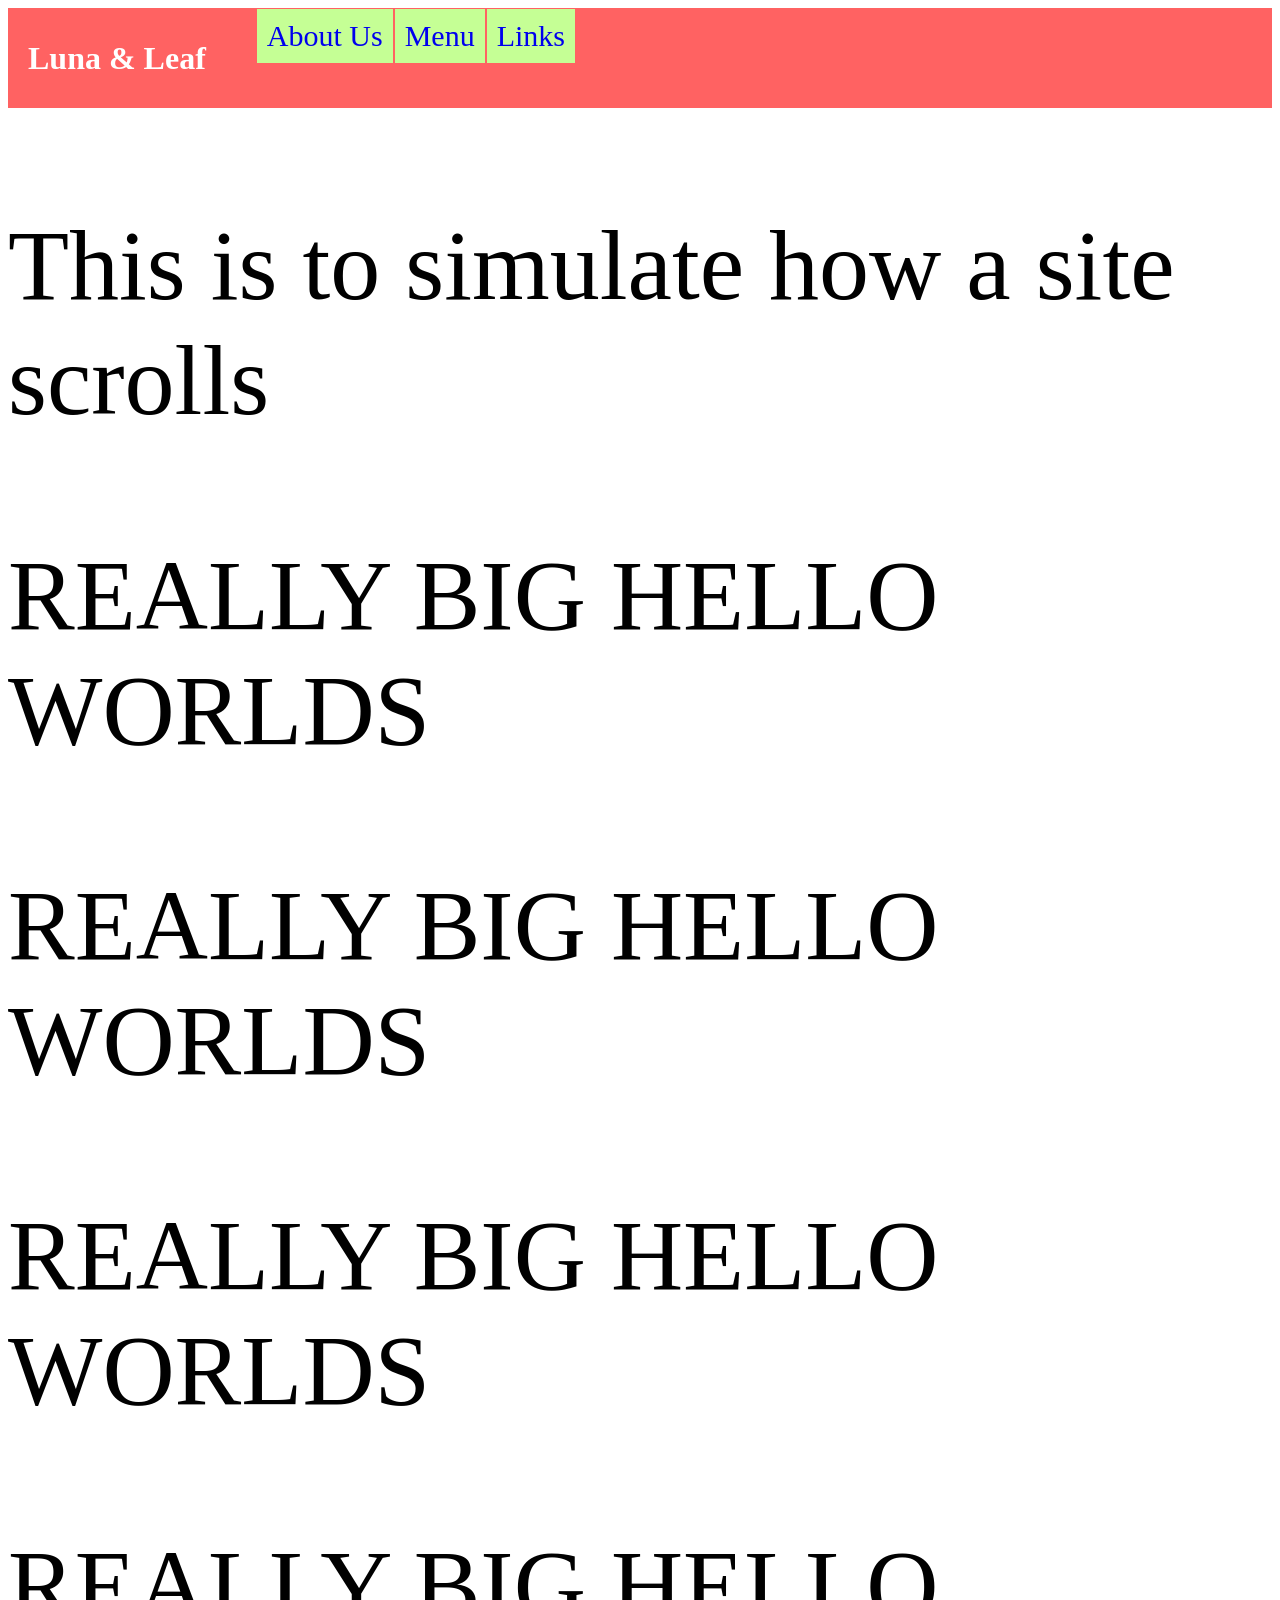
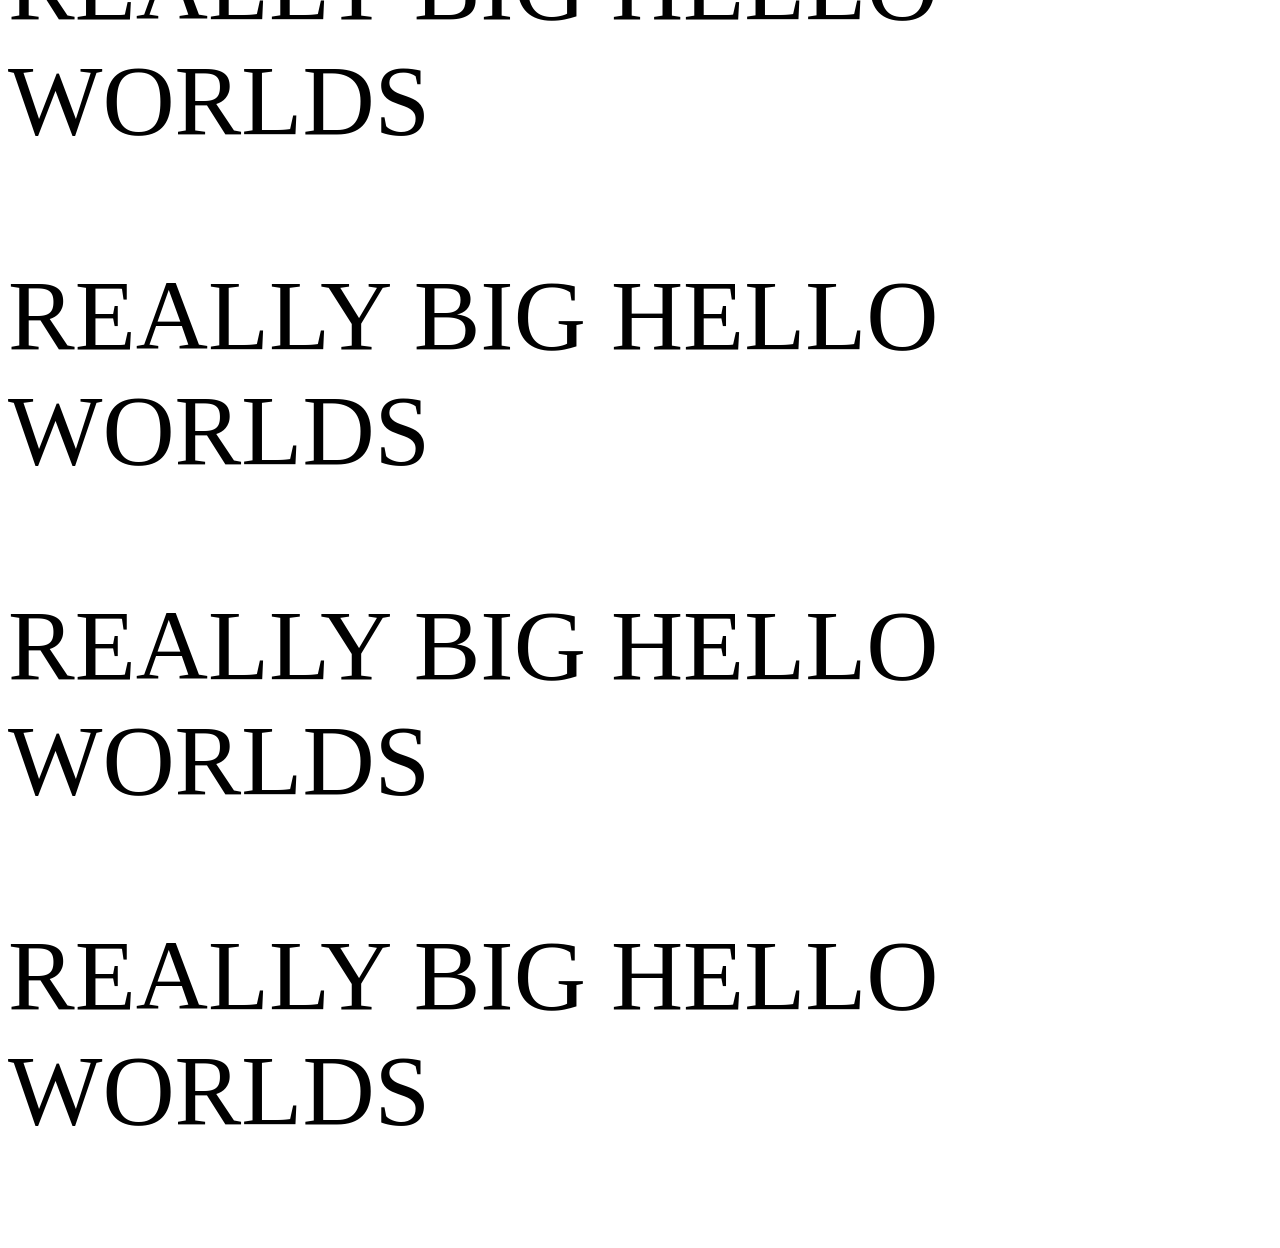
==== index.html @ 2d881dc4 "logo and header initial" ====
<html>
<head>
    <meta name=‘viewport’ content=“width=device-width, initial-scale=1”>
    <title>Luna & Leaf</title>

    <link rel = "stylesheet" href = "buisness_style.css">
</head>

<body>
    <div class="header">
        <div class="logo">
            <a href="index.html"><h1>Luna & Leaf</h1></a>
            
        </div>

        <ul class = "navBar">
            <li><a href="#">About Us</a></li>
            <li><a href="#">Menu</a></li>
            <li><a href="#">Links</a></li>
        </ul>
    </div>

    <div class="hero">
        <p>This is to simulate how a site scrolls</p>
        <p>REALLY BIG HELLO WORLDS</p>
        <p>REALLY BIG HELLO WORLDS</p>
        <p>REALLY BIG HELLO WORLDS</p>
        <p>REALLY BIG HELLO WORLDS</p>
        <p>REALLY BIG HELLO WORLDS</p>
        <p>REALLY BIG HELLO WORLDS</p>
        <p>REALLY BIG HELLO WORLDS</p>

    </div>

    <div class="body">

    </div>

</body>
</html>
---- buisness_style.css ----
.navBar {
    display: flex;

    margin: 0;
    padding: 0;

    list-style-type: none;
    
}

.navBar li a {
    display: block;

    padding: 10px;
    font-size: 30px;
    border: 1px solid #ff6262;

    background-color: #c5ff95;
    text-decoration: none;
}

.navBar li a:hover {
    background-color: #a6e374;
}

.header {
    display: flex;

    /*This is to ensure that header stays at top*/
    position: sticky;
    top: 0;
    z-index: 1000;

    width: 100%;
    background-color: #ff6262;
    height: 100px;
}

.header .logo {
    /*up right down left*/
    margin: auto 50px auto 20px;
}

.header .logo a {
    text-decoration: none;
    color: #ffffff;
}

.header .logo a:hover {
    text-decoration: none;
    color: #ffd4d4;
}

.hero p{
    font-size: 100px;
}
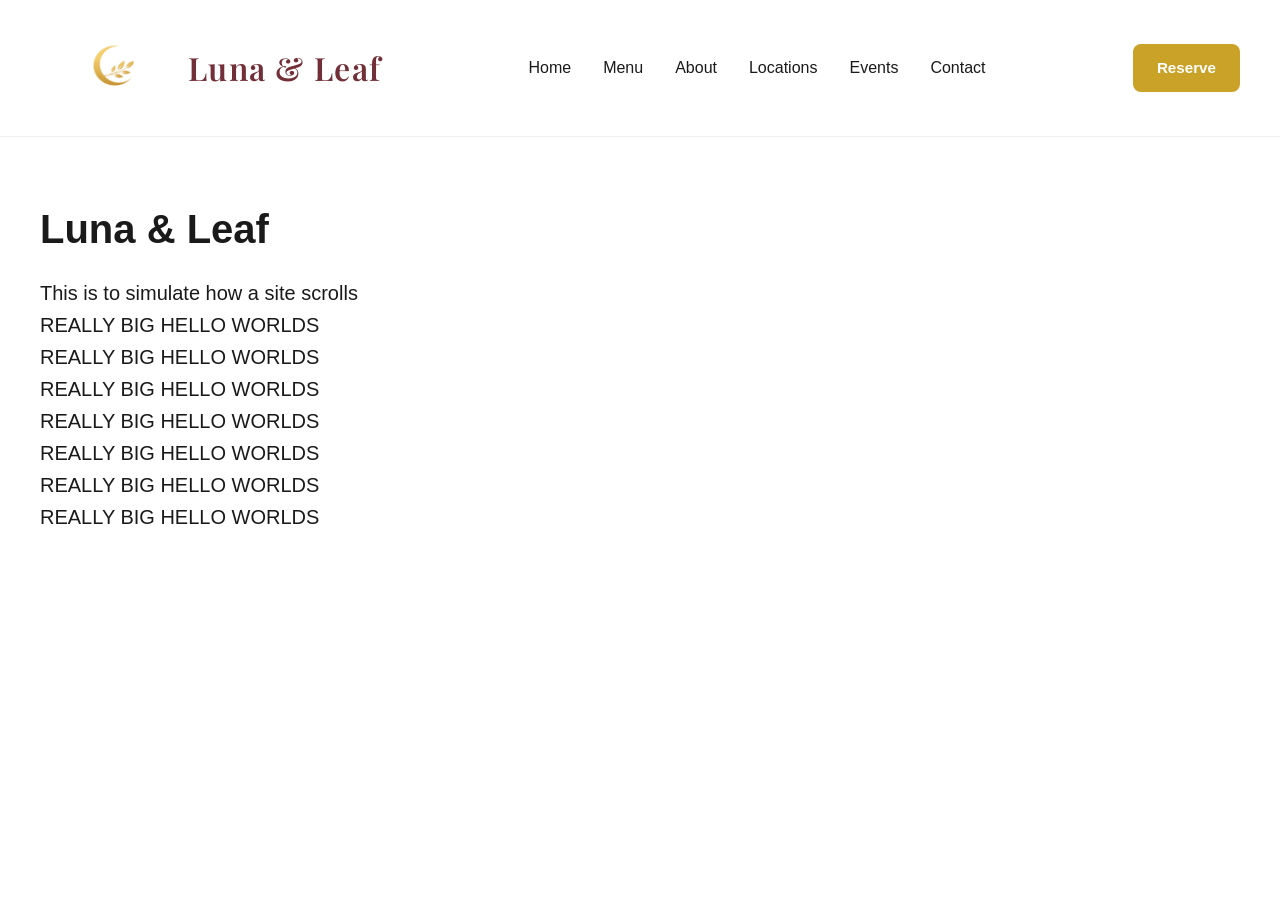
==== commit b63e053b: "Changes to logo, header, font/color of Luna & Leaf, css changes" ====
--- a/index.html
+++ b/index.html
@@ -3,24 +3,29 @@
     <meta name=‘viewport’ content=“width=device-width, initial-scale=1”>
     <title>Luna & Leaf</title>
 
-    <link rel = "stylesheet" href = "buisness_style.css">
+    <link rel="stylesheet" href="https://fonts.googleapis.com/css2?family=Playfair+Display:wght@600;700&display=swap">
+    <link rel="stylesheet" href="buisness_style.css">
 </head>
 
 <body>
     <div class="header">
-        <div class="logo">
-            <a href="index.html"><h1>Luna & Leaf</h1></a>
-            
-        </div>
-
-        <ul class = "navBar">
-            <li><a href="#">About Us</a></li>
-            <li><a href="#">Menu</a></li>
-            <li><a href="#">Links</a></li>
-        </ul>
+        <a href="index.html" class="logo">
+            <img src="logo-nobg.png" alt="Luna & Leaf">
+            <span>Luna & Leaf</span>
+        </a>
+        <nav class="navBar">
+            <a href="index.html">Home</a>
+            <a href="menu.html">Menu</a>
+            <a href="about.html">About</a>
+            <a href="locations.html">Locations</a>
+            <a href="events.html">Events</a>
+            <a href="contact.html">Contact</a>
+        </nav>
+        <a href="reservations.html" class="btn-cta">Reserve</a>
     </div>
 
     <div class="hero">
+        <h1>Luna & Leaf</h1>
         <p>This is to simulate how a site scrolls</p>
         <p>REALLY BIG HELLO WORLDS</p>
         <p>REALLY BIG HELLO WORLDS</p>
--- a/buisness_style.css
+++ b/buisness_style.css
@@ -1,56 +1,127 @@
-.navBar {
-    display: flex;
-
+/* reset everything */
+* {
     margin: 0;
     padding: 0;
-
-    list-style-type: none;
-    
+    box-sizing: border-box;
 }
 
-.navBar li a {
-    display: block;
-
-    padding: 10px;
-    font-size: 30px;
-    border: 1px solid #ff6262;
-
-    background-color: #c5ff95;
-    text-decoration: none;
+/* base styles for the whole page */
+body {
+    font-family: -apple-system, BlinkMacSystemFont, 'Segoe UI', Roboto, Oxygen, Ubuntu, sans-serif;
+    background-color: #fff;
+    color: #1a1a1a;
+    line-height: 1.6;
 }
 
-.navBar li a:hover {
-    background-color: #a6e374;
-}
-
+/* sticky header so it stays at the top when you scroll */
 .header {
     display: flex;
-
-    /*This is to ensure that header stays at top*/
+    align-items: center;
+    justify-content: space-between;
     position: sticky;
     top: 0;
     z-index: 1000;
-
     width: 100%;
-    background-color: #ff6262;
-    height: 100px;
+    padding: 20px 40px;
+    background-color: #fff;
+    border-bottom: 1px solid #eee;
 }
 
-.header .logo {
-    /*up right down left*/
-    margin: auto 50px auto 20px;
+/* logo on the left - image + text, upscale serif font */
+.logo {
+    display: flex;
+    align-items: center;
+    gap: 4px;
+    text-decoration: none;
+    color: #722f37;
 }
 
-.header .logo a {
-    text-decoration: none;
-    color: #ffffff;
+.logo img {
+    height: 6rem;
+    width: auto;
+    display: block;
+    object-fit: contain;
+    flex-shrink: 0;
 }
 
-.header .logo a:hover {
-    text-decoration: none;
-    color: #ffd4d4;
+.logo span {
+    font-family: 'Playfair Display', Georgia, serif;
+    font-size: 2rem;
+    font-weight: 600;
+    letter-spacing: 0.04em;
+    line-height: 1;
+    white-space: nowrap;
+    flex-shrink: 0;
 }
 
-.hero p{
-    font-size: 100px;
-}+.logo:hover {
+    color: #5a252c;
+}
+
+/* nav links in the middle, spaced out */
+.navBar {
+    display: flex;
+    gap: 32px;
+    list-style: none;
+}
+
+.navBar a {
+    text-decoration: none;
+    color: #1a1a1a;
+    font-size: 1rem;
+    font-weight: 500;
+}
+
+/* nav links stay black, maroon on hover */
+.navBar a:hover {
+    color: #722f37;
+}
+
+/* the reserve button */
+.btn-cta {
+    display: inline-block;
+    padding: 12px 24px;
+    background-color: #c9a227;
+    color: #fff;
+    text-decoration: none;
+    font-weight: 600;
+    font-size: 0.95rem;
+    border-radius: 8px;
+    transition: background-color 0.2s;
+}
+
+/* darker gold when you hover over it */
+.btn-cta:hover {
+    background-color: #a8861f;
+}
+
+/* hero section - the main intro area */
+.hero {
+    padding: 60px 40px;
+}
+
+.hero h1 {
+    font-size: 2.5rem;
+    margin-bottom: 1rem;
+}
+
+.hero p {
+    font-size: 1.25rem;
+}
+
+/* main content area, centered with max width */
+.body {
+    max-width: 1000px;
+    margin: 0 auto;
+    padding: 40px 20px 80px;
+}
+
+.body h1 {
+    font-size: 2rem;
+    margin-bottom: 1rem;
+}
+
+/*  softer color for body text */
+.body p {
+    color: #444;
+}
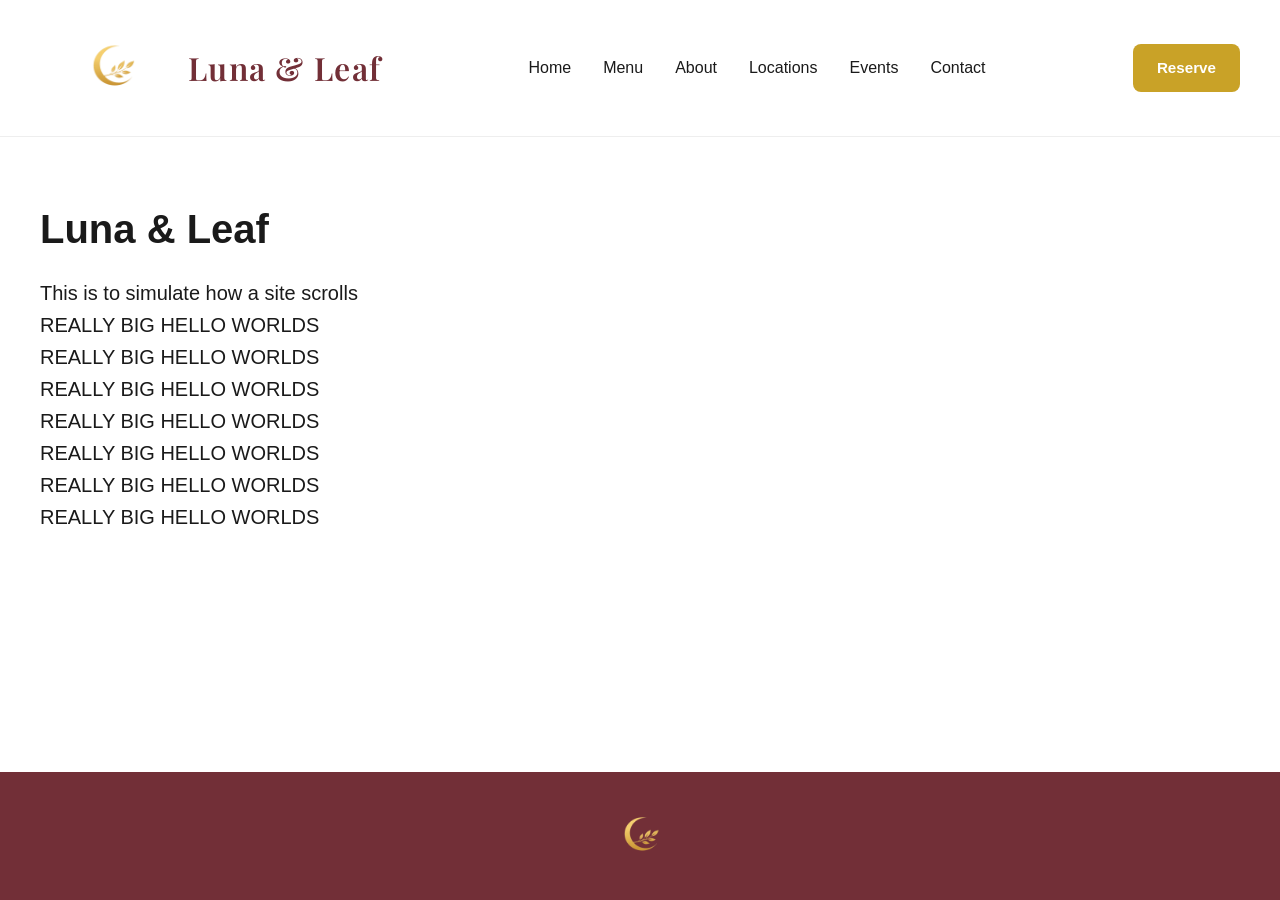
==== commit a6508988: "Footer updates, image folder" ====
--- a/index.html
+++ b/index.html
@@ -10,7 +10,7 @@
 <body>
     <div class="header">
         <a href="index.html" class="logo">
-            <img src="logo-nobg.png" alt="Luna & Leaf">
+            <img src="images/logo-nobg.png" alt="Luna & Leaf">
             <span>Luna & Leaf</span>
         </a>
         <nav class="navBar">
@@ -41,5 +41,9 @@
 
     </div>
 
+    <footer class="footer">
+        <a href="index.html"><img src="images/logo-nobg.png" alt="Luna & Leaf"></a>
+    </footer>
+
 </body>
 </html>
--- a/buisness_style.css
+++ b/buisness_style.css
@@ -6,15 +6,23 @@
 }
 
 /* base styles for the whole page */
+html {
+    height: 100%;
+}
+
 body {
+    min-height: 100vh;
     font-family: -apple-system, BlinkMacSystemFont, 'Segoe UI', Roboto, Oxygen, Ubuntu, sans-serif;
     background-color: #fff;
     color: #1a1a1a;
     line-height: 1.6;
+    display: flex;
+    flex-direction: column;
 }
 
 /* sticky header so it stays at the top when you scroll */
 .header {
+    flex-shrink: 0;
     display: flex;
     align-items: center;
     justify-content: space-between;
@@ -114,6 +122,7 @@
     max-width: 1000px;
     margin: 0 auto;
     padding: 40px 20px 80px;
+    flex: 1;
 }
 
 .body h1 {
@@ -121,7 +130,50 @@
     margin-bottom: 1rem;
 }
 
-/*  softer color for body text */
+/* softer color for body text */
 .body p {
     color: #444;
 }
+
+/* solid maroon footer block at bottom */
+footer.footer,
+.footer {
+    width: 100%;
+    background: #722f37 !important;
+    background-color: #722f37 !important;
+    padding: 24px 40px;
+    margin-top: auto;
+    flex-shrink: 0;
+    display: flex;
+    justify-content: center;
+    align-items: center;
+}
+
+footer.footer a,
+.footer a {
+    display: block;
+    line-height: 0;
+}
+
+footer.footer img,
+.footer img {
+    height: 5rem;
+    width: auto;
+    display: block;
+    margin: 0 auto;
+}
+
+/* this section below is for menu page */
+.menu_box0{
+    background-color: #c9a227;
+}
+
+.menu_box1{
+    background-color: #a8861f;
+}
+
+.menu_box0, .menu_box1 {
+    padding: 10px;
+}
+
+/*This section above is for menu page*/
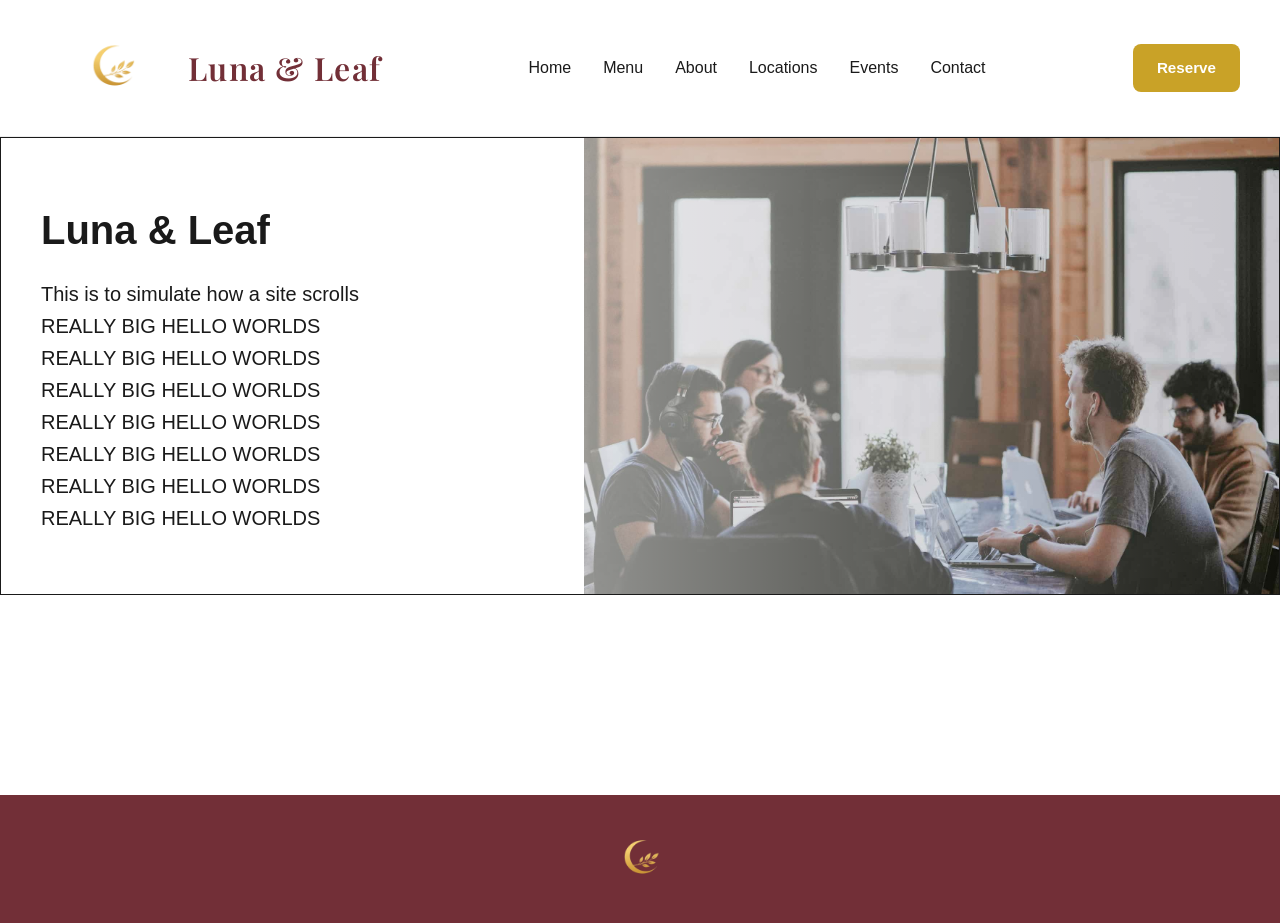
==== commit 0f4707ac: "added hero image" ====
--- a/index.html
+++ b/index.html
@@ -26,6 +26,7 @@
 
     <div class="hero">
         <h1>Luna & Leaf</h1>
+        
         <p>This is to simulate how a site scrolls</p>
         <p>REALLY BIG HELLO WORLDS</p>
         <p>REALLY BIG HELLO WORLDS</p>
--- a/buisness_style.css
+++ b/buisness_style.css
@@ -106,6 +106,18 @@
 /* hero section - the main intro area */
 .hero {
     padding: 60px 40px;
+
+    /*Hero Image Styling*/
+    background: 
+        linear-gradient(to left, transparent, #ffffff 100%),
+        url("images/workspace-2.jpg");
+    background-repeat: no-repeat;
+    background-size:contain;
+    background-position: right;
+
+
+    /*(remove) This is just for visualization*/
+    border: 1px solid #1a1a1a;
 }
 
 .hero h1 {
@@ -117,17 +129,19 @@
     font-size: 1.25rem;
 }
 
-/* main content area, centered with max width */
+/* main content area, left-aligned with max width */
 .body {
     max-width: 1000px;
-    margin: 0 auto;
+    margin: 40px;
     padding: 40px 20px 80px;
     flex: 1;
+    text-align: left;
 }
 
 .body h1 {
     font-size: 2rem;
     margin-bottom: 1rem;
+    text-align: left;
 }
 
 /* softer color for body text */
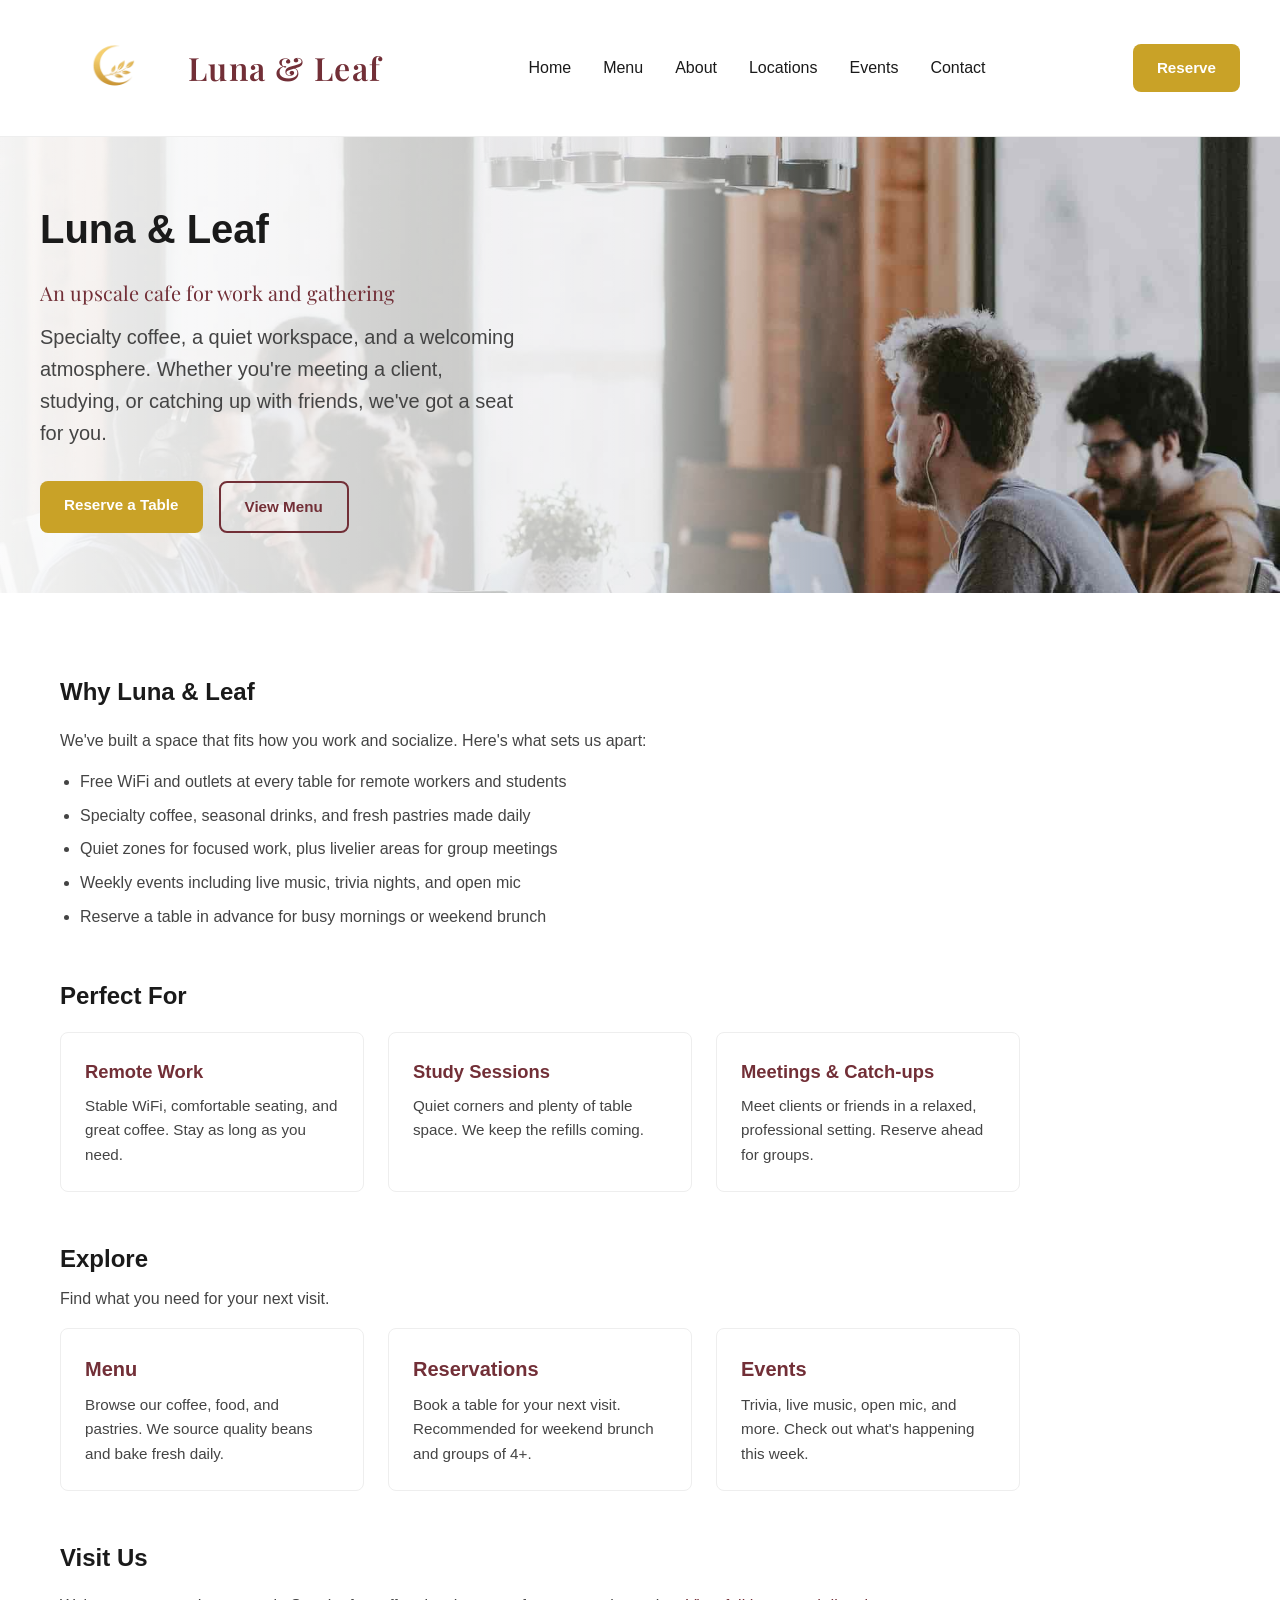
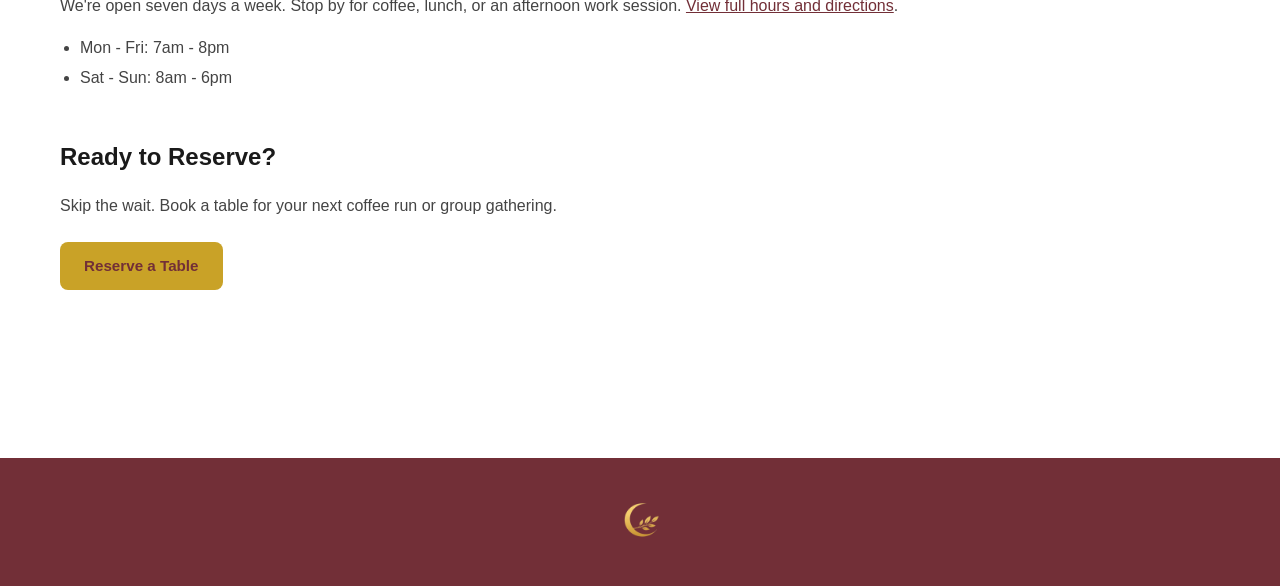
==== commit 20e0ceb0: "updates to index" ====
--- a/index.html
+++ b/index.html
@@ -1,10 +1,23 @@
 <html>
 <head>
-    <meta name=‘viewport’ content=“width=device-width, initial-scale=1”>
+    <meta name="viewport" content="width=device-width, initial-scale=1">
+    <meta name="keywords" content="Luna and Leaf, cafe, coffee shop, upscale cafe, workspace cafe, study spot, specialty coffee, reservations">
     <title>Luna & Leaf</title>
 
     <link rel="stylesheet" href="https://fonts.googleapis.com/css2?family=Playfair+Display:wght@600;700&display=swap">
     <link rel="stylesheet" href="buisness_style.css">
+    <style>
+        /* home hero - background image with overlay for readability */
+        .home-hero {
+            background: linear-gradient(90deg, rgba(255,255,255,0.95) 0%, rgba(255,255,255,0.7) 50%, transparent 70%),
+                        url("images/workspace-2.jpg") no-repeat right center;
+            background-size: cover;
+            min-height: 400px;
+            display: flex;
+            flex-direction: column;
+            justify-content: center;
+        }
+    </style>
 </head>
 
 <body>
@@ -24,22 +37,80 @@
         <a href="reservations.html" class="btn-cta">Reserve</a>
     </div>
 
-    <div class="hero">
+    <div class="hero home-hero">
         <h1>Luna & Leaf</h1>
-        
-        <p>This is to simulate how a site scrolls</p>
-        <p>REALLY BIG HELLO WORLDS</p>
-        <p>REALLY BIG HELLO WORLDS</p>
-        <p>REALLY BIG HELLO WORLDS</p>
-        <p>REALLY BIG HELLO WORLDS</p>
-        <p>REALLY BIG HELLO WORLDS</p>
-        <p>REALLY BIG HELLO WORLDS</p>
-        <p>REALLY BIG HELLO WORLDS</p>
-
+        <p class="hero-tagline">An upscale cafe for work and gathering</p>
+        <p class="hero-intro">Specialty coffee, a quiet workspace, and a welcoming atmosphere. Whether you're meeting a client, studying, or catching up with friends, we've got a seat for you.</p>
+        <div class="hero-ctas">
+            <a href="reservations.html" class="btn-cta">Reserve a Table</a>
+            <a href="menu.html" class="btn-secondary">View Menu</a>
+        </div>
     </div>
 
     <div class="body">
+        <section class="home-section">
+            <h2>Why Luna & Leaf</h2>
+            <p>We've built a space that fits how you work and socialize. Here's what sets us apart:</p>
+            <ul class="feature-list">
+                <li>Free WiFi and outlets at every table for remote workers and students</li>
+                <li>Specialty coffee, seasonal drinks, and fresh pastries made daily</li>
+                <li>Quiet zones for focused work, plus livelier areas for group meetings</li>
+                <li>Weekly events including live music, trivia nights, and open mic</li>
+                <li>Reserve a table in advance for busy mornings or weekend brunch</li>
+            </ul>
+        </section>
 
+        <section class="home-section">
+            <h2>Perfect For</h2>
+            <div class="perfect-for-grid">
+                <div class="perfect-for-card">
+                    <h3>Remote Work</h3>
+                    <p>Stable WiFi, comfortable seating, and great coffee. Stay as long as you need.</p>
+                </div>
+                <div class="perfect-for-card">
+                    <h3>Study Sessions</h3>
+                    <p>Quiet corners and plenty of table space. We keep the refills coming.</p>
+                </div>
+                <div class="perfect-for-card">
+                    <h3>Meetings & Catch-ups</h3>
+                    <p>Meet clients or friends in a relaxed, professional setting. Reserve ahead for groups.</p>
+                </div>
+            </div>
+        </section>
+
+        <section class="home-section home-quicklinks">
+            <h2>Explore</h2>
+            <p>Find what you need for your next visit.</p>
+            <div class="quicklinks-grid">
+                <a href="menu.html" class="quicklink-card">
+                    <h3>Menu</h3>
+                    <p>Browse our coffee, food, and pastries. We source quality beans and bake fresh daily.</p>
+                </a>
+                <a href="reservations.html" class="quicklink-card">
+                    <h3>Reservations</h3>
+                    <p>Book a table for your next visit. Recommended for weekend brunch and groups of 4+.</p>
+                </a>
+                <a href="events.html" class="quicklink-card">
+                    <h3>Events</h3>
+                    <p>Trivia, live music, open mic, and more. Check out what's happening this week.</p>
+                </a>
+            </div>
+        </section>
+
+        <section class="home-section">
+            <h2>Visit Us</h2>
+            <p>We're open seven days a week. Stop by for coffee, lunch, or an afternoon work session. <a href="locations.html">View full hours and directions</a>.</p>
+            <ul class="hours-preview">
+                <li>Mon - Fri: 7am - 8pm</li>
+                <li>Sat - Sun: 8am - 6pm</li>
+            </ul>
+        </section>
+
+        <section class="home-section home-cta">
+            <h2>Ready to Reserve?</h2>
+            <p>Skip the wait. Book a table for your next coffee run or group gathering.</p>
+            <a href="reservations.html" class="btn-cta">Reserve a Table</a>
+        </section>
     </div>
 
     <footer class="footer">
@@ -47,4 +118,4 @@
     </footer>
 
 </body>
-</html>+</html>
--- a/buisness_style.css
+++ b/buisness_style.css
@@ -106,18 +106,6 @@
 /* hero section - the main intro area */
 .hero {
     padding: 60px 40px;
-
-    /*Hero Image Styling*/
-    background: 
-        linear-gradient(to left, transparent, #ffffff 100%),
-        url("images/workspace-2.jpg");
-    background-repeat: no-repeat;
-    background-size:contain;
-    background-position: right;
-
-
-    /*(remove) This is just for visualization*/
-    border: 1px solid #1a1a1a;
 }
 
 .hero h1 {
@@ -127,6 +115,163 @@
 
 .hero p {
     font-size: 1.25rem;
+}
+
+/* home page hero - background image set via .home-hero internal style */
+.hero-tagline {
+    font-family: 'Playfair Display', Georgia, serif;
+    font-size: 1.5rem;
+    color: #722f37;
+    margin-bottom: 0.75rem;
+}
+
+.hero-intro {
+    max-width: 480px;
+    margin-bottom: 2rem;
+    color: #444;
+}
+
+.hero-ctas {
+    display: flex;
+    gap: 1rem;
+    flex-wrap: wrap;
+}
+
+.btn-secondary {
+    display: inline-block;
+    padding: 12px 24px;
+    border: 2px solid #722f37;
+    color: #722f37;
+    text-decoration: none;
+    font-weight: 600;
+    font-size: 0.95rem;
+    border-radius: 8px;
+}
+
+.btn-secondary:hover {
+    background-color: #722f37;
+    color: #fff;
+}
+
+/* home page sections */
+.home-section {
+    margin-bottom: 3rem;
+}
+
+.home-section h2 {
+    font-size: 1.5rem;
+    margin-bottom: 1rem;
+    color: #1a1a1a;
+}
+
+.home-section p {
+    margin-bottom: 1rem;
+}
+
+.feature-list {
+    margin-left: 1.25rem;
+    color: #444;
+}
+
+.feature-list li {
+    margin-bottom: 0.5rem;
+}
+
+.hours-preview {
+    margin-left: 1.25rem;
+    color: #444;
+}
+
+.hours-preview li {
+    margin-bottom: 0.25rem;
+}
+
+.home-section a {
+    color: #722f37;
+}
+
+.home-section a:hover {
+    text-decoration: underline;
+}
+
+/* perfect for grid */
+.perfect-for-grid {
+    display: grid;
+    grid-template-columns: repeat(3, 1fr);
+    gap: 1.5rem;
+}
+
+.perfect-for-card {
+    padding: 1.5rem;
+    border: 1px solid #eee;
+    border-radius: 8px;
+}
+
+.perfect-for-card h3 {
+    font-size: 1.15rem;
+    margin-bottom: 0.5rem;
+    color: #722f37;
+}
+
+.perfect-for-card p {
+    font-size: 0.95rem;
+    color: #444;
+    margin: 0;
+}
+
+/* quick links grid */
+.home-quicklinks h2 {
+    margin-bottom: 0.5rem;
+}
+
+.quicklinks-grid {
+    display: grid;
+    grid-template-columns: repeat(3, 1fr);
+    gap: 1.5rem;
+    margin-top: 1rem;
+}
+
+.quicklink-card {
+    display: block;
+    padding: 1.5rem;
+    border: 1px solid #eee;
+    border-radius: 8px;
+    text-decoration: none;
+    color: #1a1a1a;
+    transition: border-color 0.2s, box-shadow 0.2s;
+}
+
+.quicklink-card:hover {
+    border-color: #c9a227;
+    box-shadow: 0 4px 12px rgba(114, 47, 55, 0.1);
+}
+
+.quicklink-card h3 {
+    font-size: 1.25rem;
+    margin-bottom: 0.5rem;
+    color: #722f37;
+}
+
+.quicklink-card p {
+    font-size: 0.95rem;
+    color: #666;
+    margin: 0;
+}
+
+/* home CTA section */
+.home-cta {
+    text-align: left;
+}
+
+.home-cta .btn-cta {
+    margin-top: 0.5rem;
+}
+
+@media (max-width: 700px) {
+    .perfect-for-grid,
+    .quicklinks-grid {
+        grid-template-columns: 1fr;
+    }
 }
 
 /* main content area, left-aligned with max width */
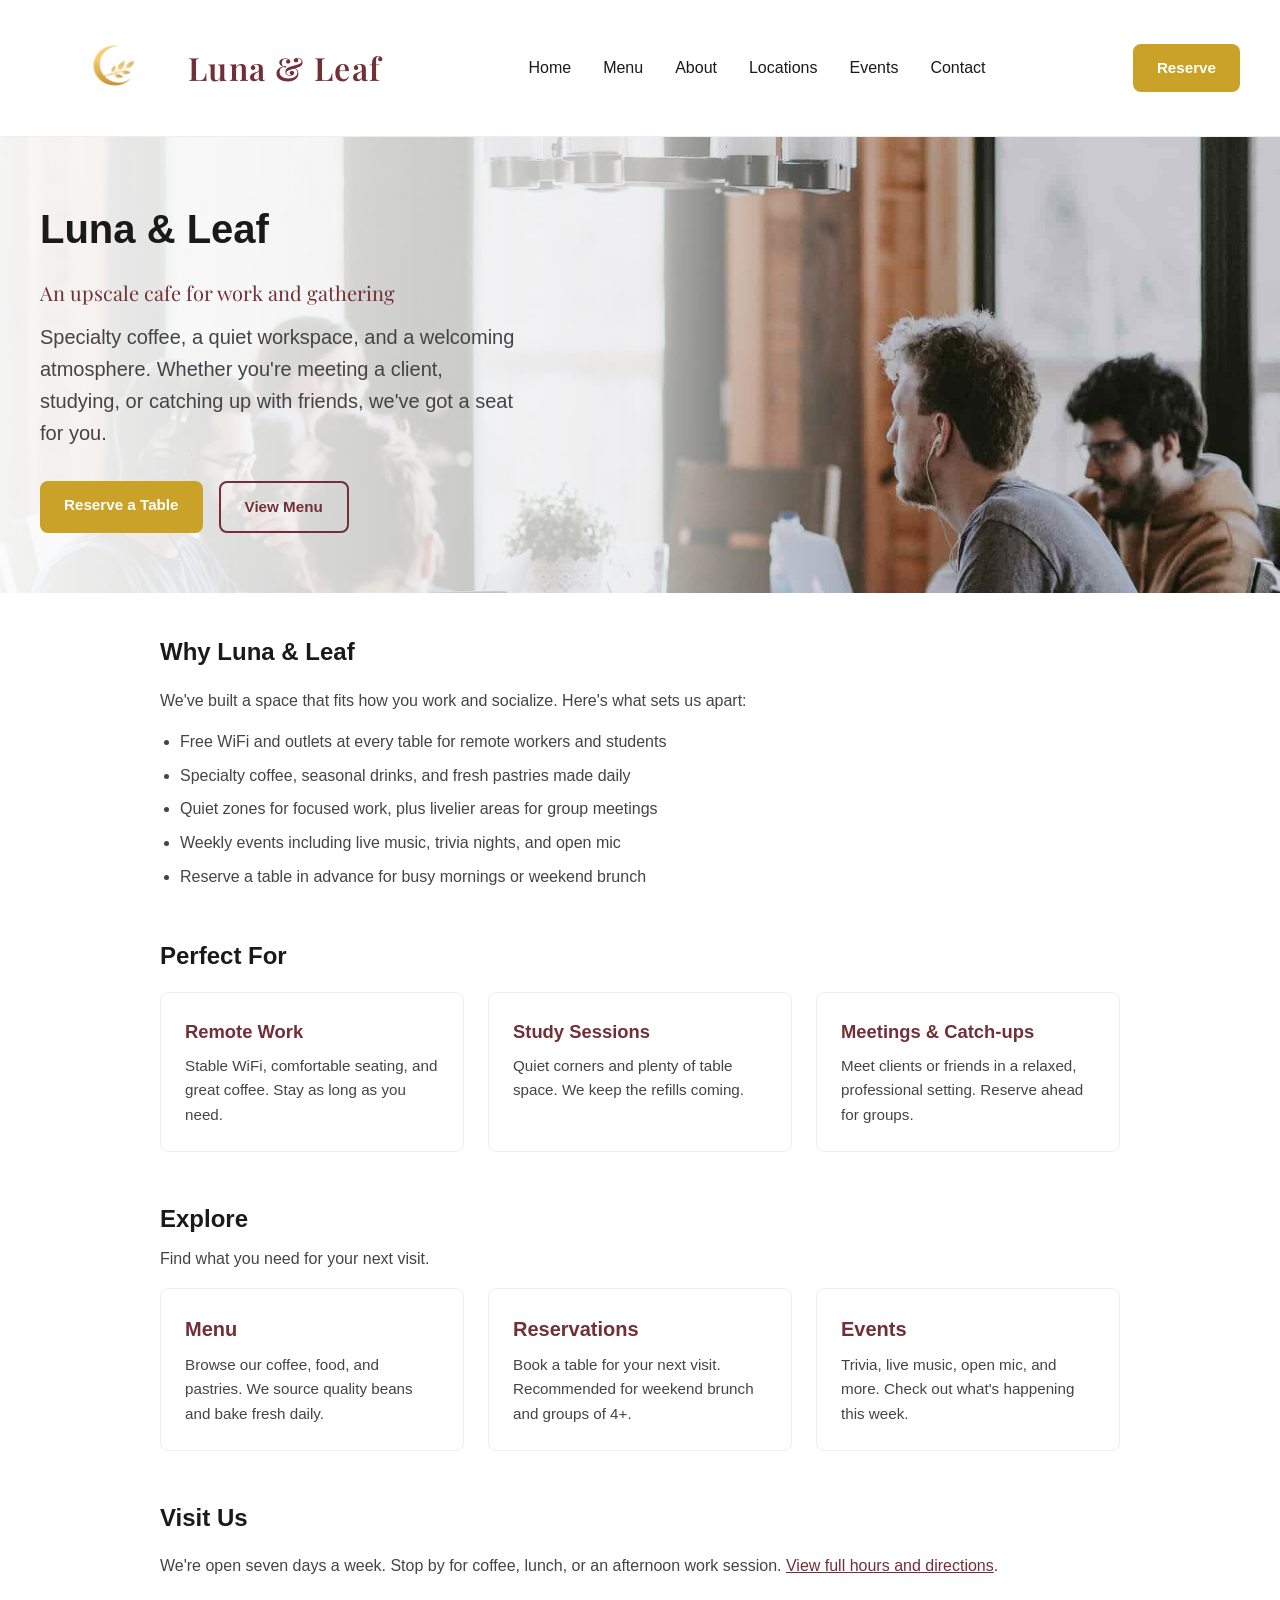
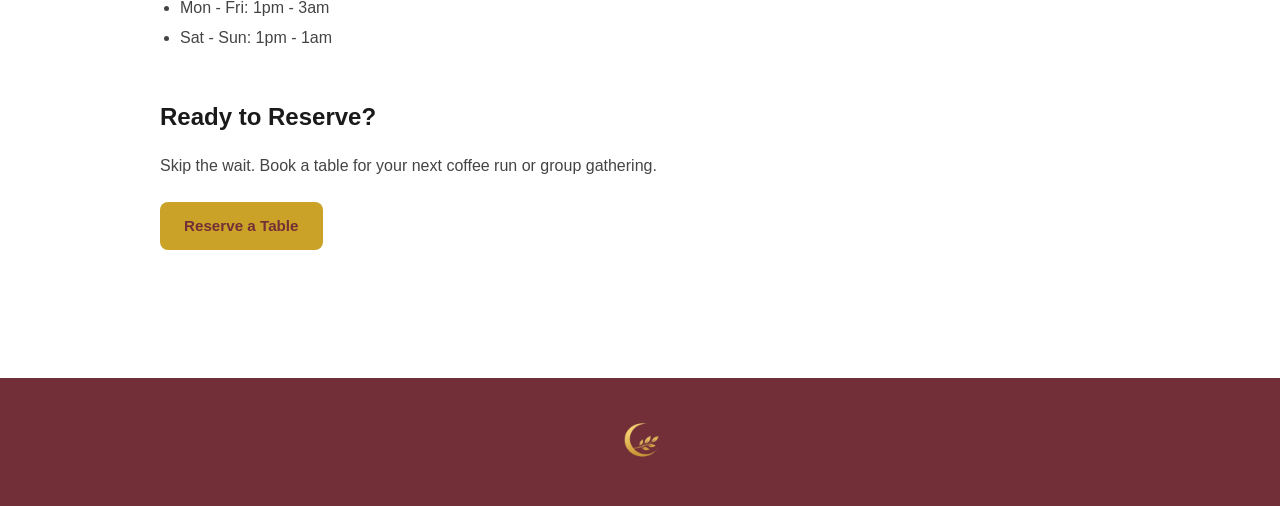
==== commit 2232a1a1: "Added contact page, further styling needed" ====
--- a/index.html
+++ b/index.html
@@ -101,8 +101,8 @@
             <h2>Visit Us</h2>
             <p>We're open seven days a week. Stop by for coffee, lunch, or an afternoon work session. <a href="locations.html">View full hours and directions</a>.</p>
             <ul class="hours-preview">
-                <li>Mon - Fri: 7am - 8pm</li>
-                <li>Sat - Sun: 8am - 6pm</li>
+                <li>Mon - Fri: 1pm - 3am</li>
+                <li>Sat - Sun: 1pm - 1am</li>
             </ul>
         </section>
 
--- a/buisness_style.css
+++ b/buisness_style.css
@@ -281,6 +281,7 @@
     padding: 40px 20px 80px;
     flex: 1;
     text-align: left;
+    margin: 0 auto;
 }
 
 .body h1 {
@@ -323,16 +324,72 @@
 }
 
 /* this section below is for menu page */
-.menu_box0{
+.menu_box0 {
+    background-color: #e7c452;
+}
+
+.menu_box1 {
     background-color: #c9a227;
-}
-
-.menu_box1{
-    background-color: #a8861f;
 }
 
 .menu_box0, .menu_box1 {
     padding: 10px;
-}
-
-/*This section above is for menu page*/+    width: 800px;
+}
+
+@media (max-width: 1000px) {
+    .menu_box0, .menu_box1 {
+        width: 600px;
+    }
+}
+
+/*This section above is for menu page*/
+
+/*This section below is for contact page*/
+.contacts {
+    display: flex;
+}
+
+.contacts img {
+    width: 100%;
+    height: auto;
+}
+
+.contacts_box {
+    border: 1px solid #a8861f;
+    width: 50%;
+    height: auto;
+    padding: 20px;
+    margin: 10px;
+}
+
+.form-group textarea {
+    width: 100%;
+    height: 200px;
+    padding: 10px 12px;
+    font-size: 1rem;
+    font-family: inherit;
+    border: 1px solid #ccc;
+    border-radius: 6px;
+}
+
+.form-group textarea:focus {
+    outline: none;
+    border-color: #722f37;
+}
+
+.btn-submit {
+    padding: 12px 24px;
+    background-color: #722f37;
+    color: #fff;
+    border: none;
+    font-size: 1rem;
+    font-weight: 600;
+    border-radius: 8px;
+    cursor: pointer;
+}
+
+.btn-submit:hover {
+    background-color: #5a252c;
+}
+/*This section above is for contact page*/
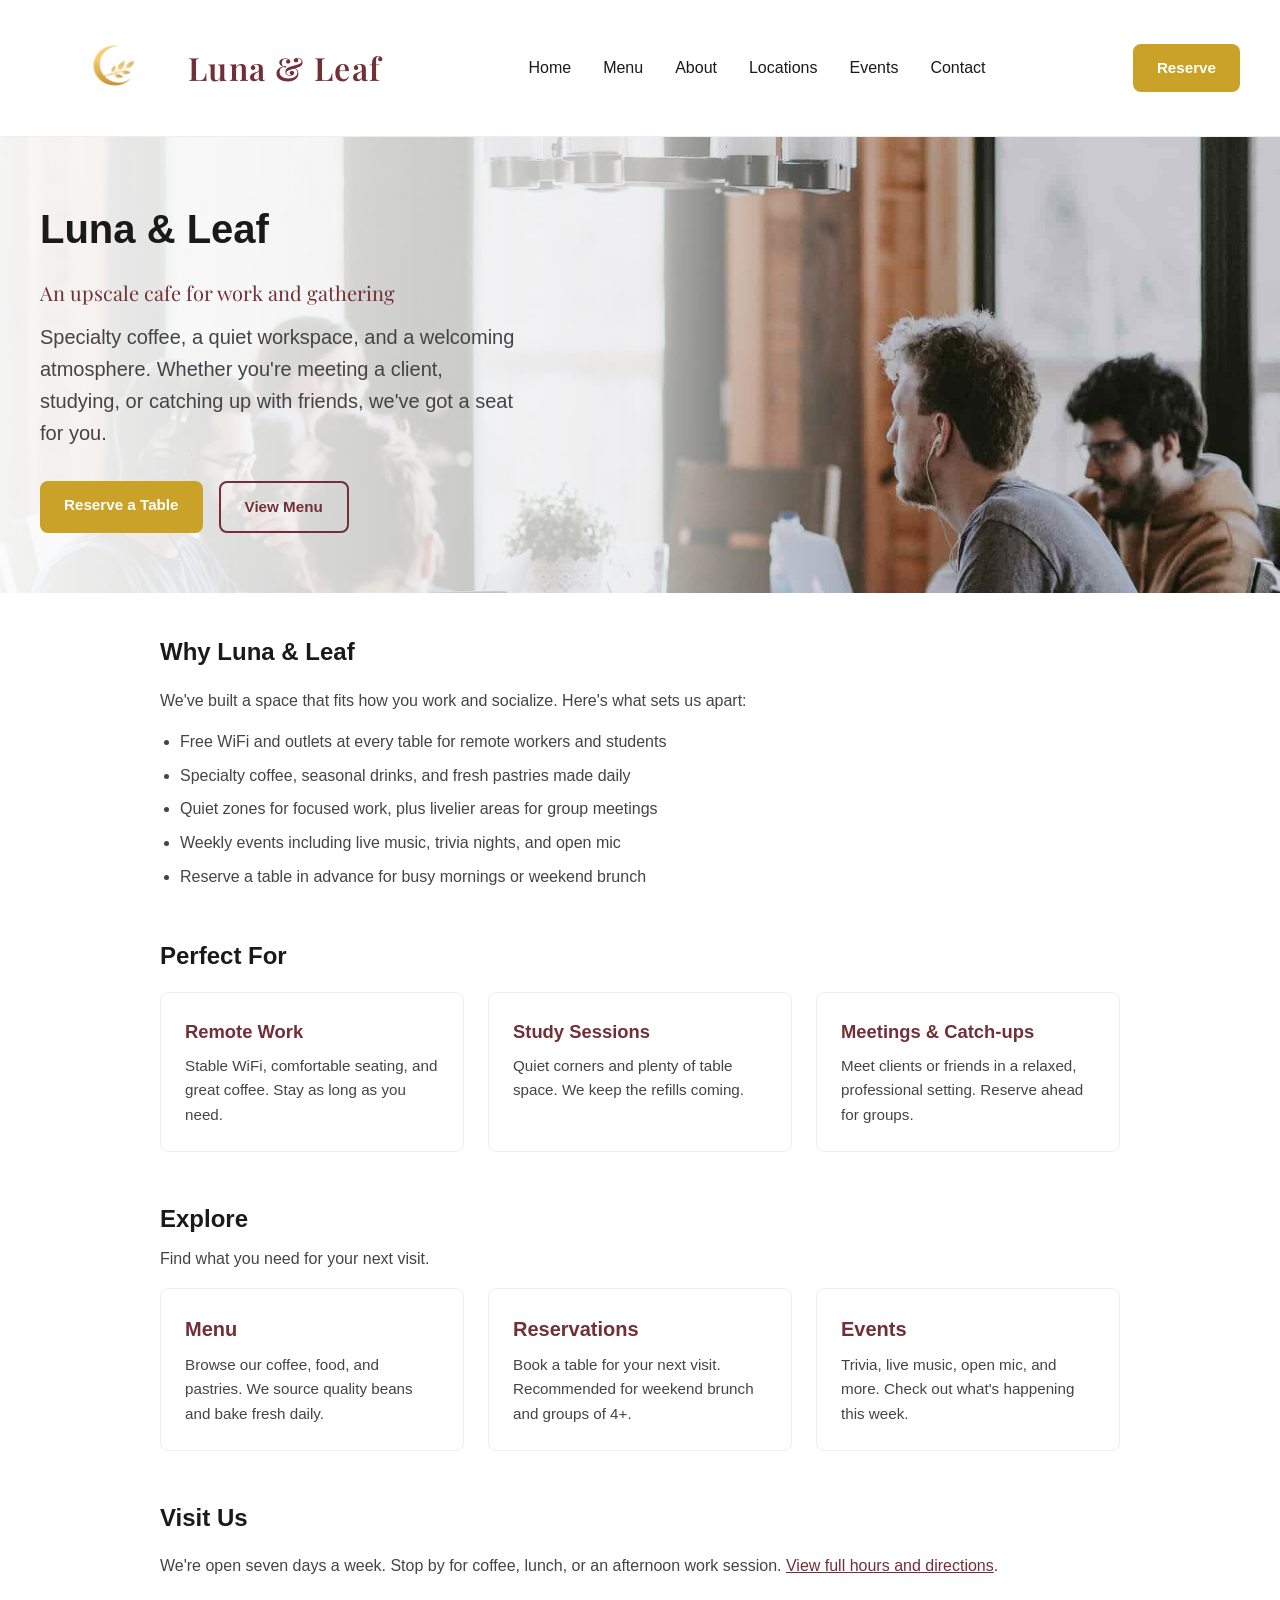
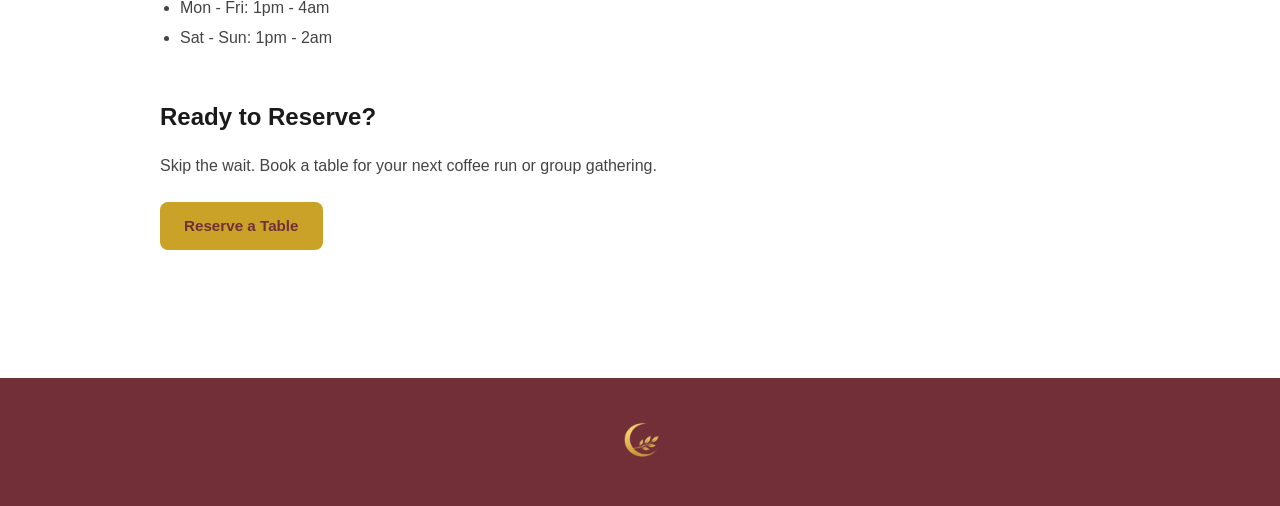
==== commit d753c1ac: "About Page Done" ====
--- a/index.html
+++ b/index.html
@@ -101,8 +101,8 @@
             <h2>Visit Us</h2>
             <p>We're open seven days a week. Stop by for coffee, lunch, or an afternoon work session. <a href="locations.html">View full hours and directions</a>.</p>
             <ul class="hours-preview">
-                <li>Mon - Fri: 1pm - 3am</li>
-                <li>Sat - Sun: 1pm - 1am</li>
+                <li>Mon - Fri: 1pm - 4am</li>
+                <li>Sat - Sun: 1pm - 2am</li>
             </ul>
         </section>
 
--- a/buisness_style.css
+++ b/buisness_style.css
@@ -288,6 +288,7 @@
     font-size: 2rem;
     margin-bottom: 1rem;
     text-align: left;
+    color: #722f37;
 }
 
 /* softer color for body text */
@@ -353,14 +354,18 @@
 .contacts img {
     width: 100%;
     height: auto;
+    object-fit: contain
 }
 
 .contacts_box {
-    border: 1px solid #a8861f;
     width: 50%;
     height: auto;
     padding: 20px;
     margin: 10px;
+}
+
+.form-group {
+    margin-top: 10px;
 }
 
 .form-group textarea {
@@ -392,4 +397,51 @@
 .btn-submit:hover {
     background-color: #5a252c;
 }
-/*This section above is for contact page*/+/*This section above is for contact page*/
+
+
+/*This section below is for about page*/
+.aboutUsHero {
+    background-color: #f1d166;
+    display: flex;
+    justify-content: center;
+    align-items: center;
+    padding: 20px;
+
+    border: 1px #5a252c solid;
+}
+
+.aboutUsHero h1{
+    font-size: 2rem;
+    color: #722f37;
+    margin: 10%;
+}
+
+#aboutIMG {
+    width: 35%;
+    height: auto;
+    float: right;
+}
+
+.aboutBoxes {
+    margin: 40px 40px;
+}
+
+.aboutBoxes ul {
+    list-style-position: inside; 
+    padding-left: 20px;
+}
+
+.aboutBox0, .aboutBox1 {
+    padding: 30px;
+    border: 1px #5a252c solid;
+}
+
+.aboutBox0 {
+    background-color: #e7c452;
+}
+
+.aboutBox1 {
+    background-color: #c9a227;
+}
+/*This section above is for about page*/
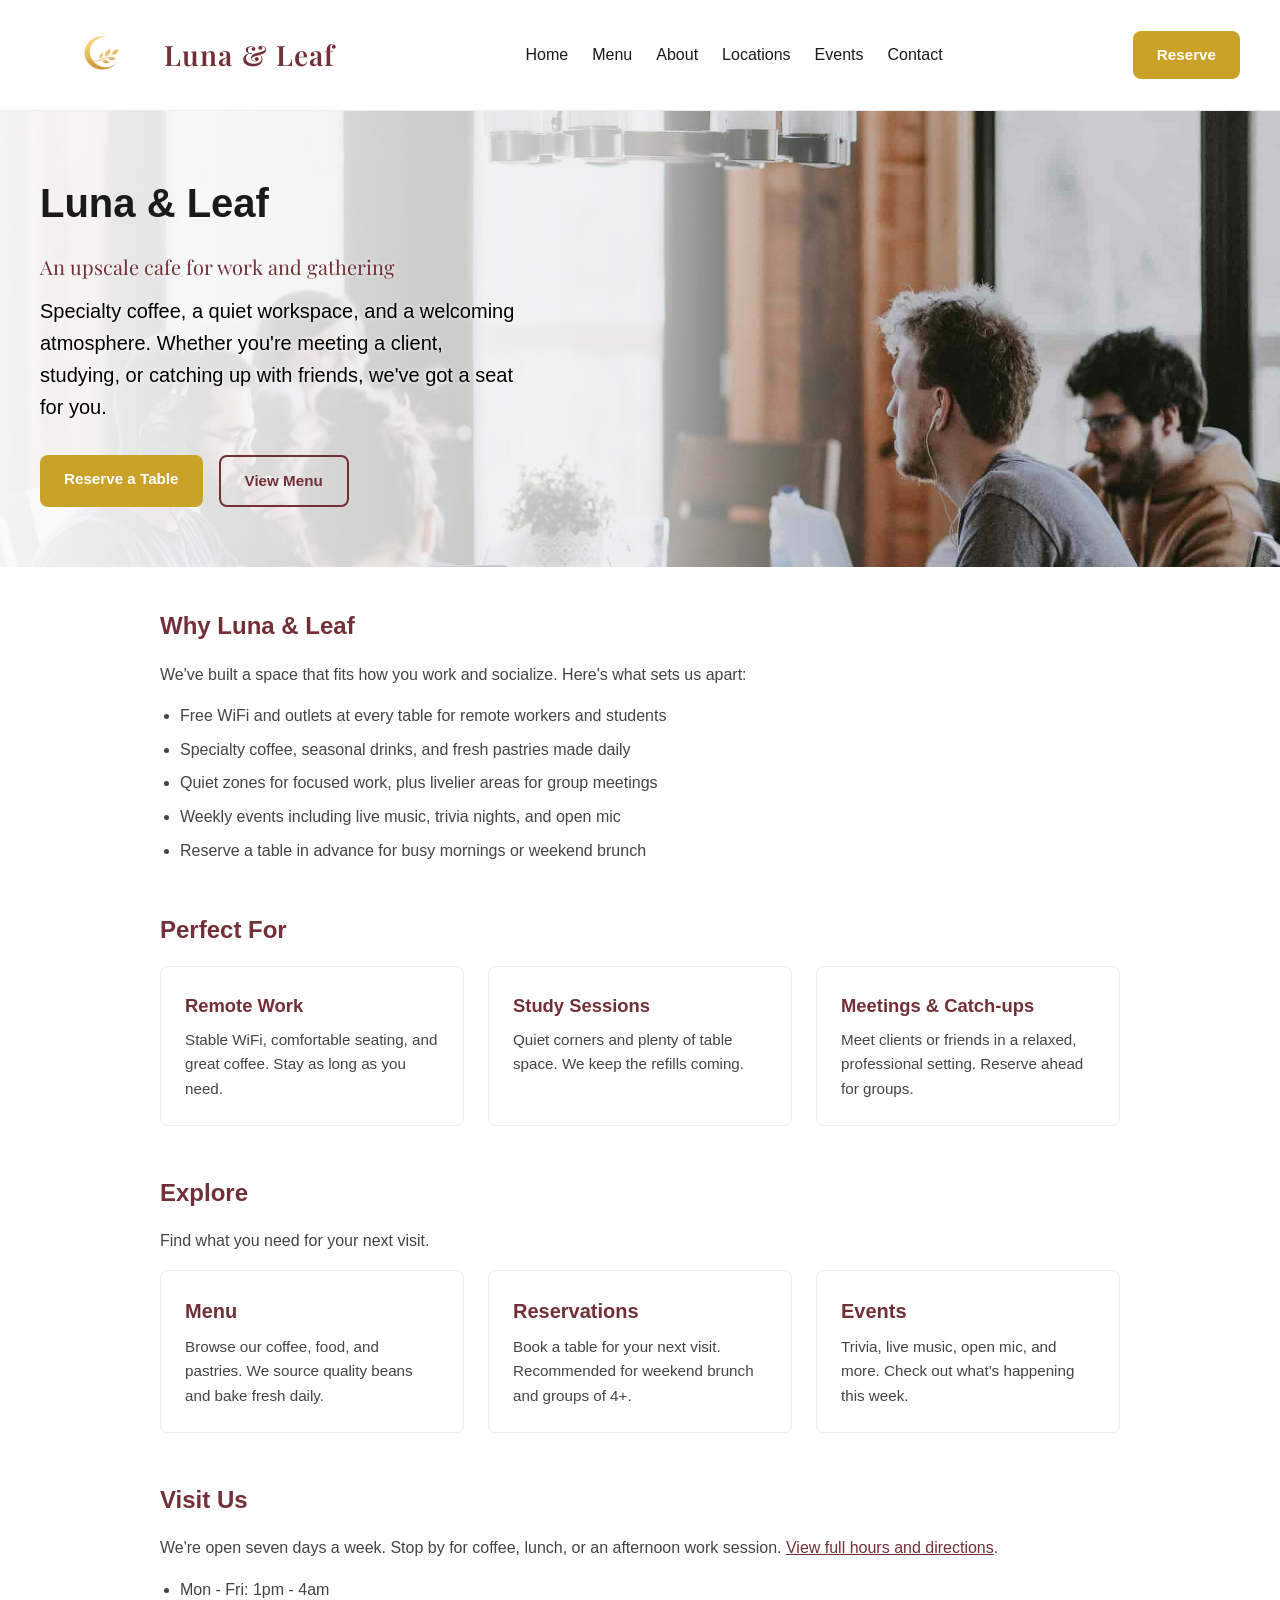
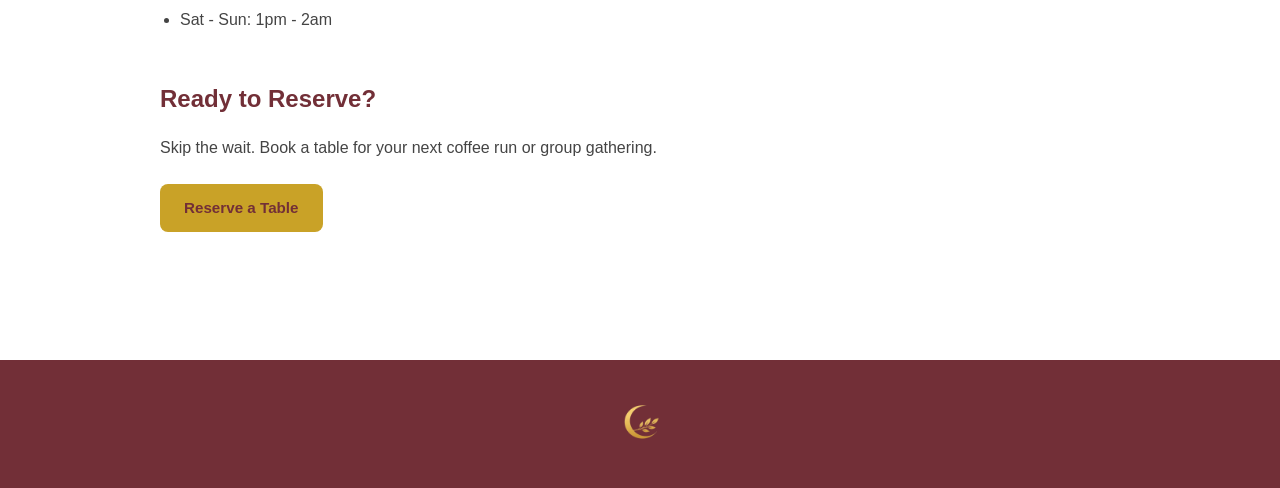
==== commit d811b982: "added glow behind hero img text" ====
--- a/index.html
+++ b/index.html
@@ -17,6 +17,11 @@
             flex-direction: column;
             justify-content: center;
         }
+
+        .home-hero p {
+            text-shadow: 0 0 4px #ffffff;
+        }
+
     </style>
 </head>
 
--- a/buisness_style.css
+++ b/buisness_style.css
@@ -30,9 +30,11 @@
     top: 0;
     z-index: 1000;
     width: 100%;
-    padding: 20px 40px;
+    padding: 15px 40px;
     background-color: #fff;
     border-bottom: 1px solid #eee;
+    flex-wrap: wrap;
+    gap: 15px;
 }
 
 /* logo on the left - image + text, upscale serif font */
@@ -45,7 +47,7 @@
 }
 
 .logo img {
-    height: 6rem;
+    height: 5rem;
     width: auto;
     display: block;
     object-fit: contain;
@@ -54,7 +56,7 @@
 
 .logo span {
     font-family: 'Playfair Display', Georgia, serif;
-    font-size: 2rem;
+    font-size: 1.75rem;
     font-weight: 600;
     letter-spacing: 0.04em;
     line-height: 1;
@@ -69,8 +71,10 @@
 /* nav links in the middle, spaced out */
 .navBar {
     display: flex;
-    gap: 32px;
+    gap: 24px;
     list-style: none;
+    flex-wrap: wrap;
+    justify-content: center;
 }
 
 .navBar a {
@@ -78,9 +82,9 @@
     color: #1a1a1a;
     font-size: 1rem;
     font-weight: 500;
-}
-
-/* nav links stay black, maroon on hover */
+    white-space: nowrap;
+}
+
 .navBar a:hover {
     color: #722f37;
 }
@@ -96,9 +100,9 @@
     font-size: 0.95rem;
     border-radius: 8px;
     transition: background-color 0.2s;
-}
-
-/* darker gold when you hover over it */
+    white-space: nowrap;
+}
+
 .btn-cta:hover {
     background-color: #a8861f;
 }
@@ -117,7 +121,6 @@
     font-size: 1.25rem;
 }
 
-/* home page hero - background image set via .home-hero internal style */
 .hero-tagline {
     font-family: 'Playfair Display', Georgia, serif;
     font-size: 1.5rem;
@@ -128,7 +131,7 @@
 .hero-intro {
     max-width: 480px;
     margin-bottom: 2rem;
-    color: #444;
+    color: #000000;
 }
 
 .hero-ctas {
@@ -267,21 +270,14 @@
     margin-top: 0.5rem;
 }
 
-@media (max-width: 700px) {
-    .perfect-for-grid,
-    .quicklinks-grid {
-        grid-template-columns: 1fr;
-    }
-}
-
 /* main content area, left-aligned with max width */
 .body {
     max-width: 1000px;
-    margin: 40px;
     padding: 40px 20px 80px;
     flex: 1;
     text-align: left;
     margin: 0 auto;
+    width: 100%;
 }
 
 .body h1 {
@@ -291,9 +287,19 @@
     color: #722f37;
 }
 
-/* softer color for body text */
 .body p {
     color: #444;
+}
+
+.body h2 {
+    font-size: 1.5rem;
+    color: #722f37;
+    margin-bottom: 1rem;
+    margin-top: 2.5rem;
+}
+
+.body h2:first-child {
+    margin-top: 0;
 }
 
 /* solid maroon footer block at bottom */
@@ -324,7 +330,14 @@
     margin: 0 auto;
 }
 
-/* this section below is for menu page */
+/* ===== MENU PAGE ===== */
+#menu {
+    display: flex;
+    flex-direction: column;
+    align-items: center;
+    gap: 10px;
+}
+
 .menu_box0 {
     background-color: #e7c452;
 }
@@ -334,38 +347,76 @@
 }
 
 .menu_box0, .menu_box1 {
-    padding: 10px;
-    width: 800px;
-}
-
-@media (max-width: 1000px) {
-    .menu_box0, .menu_box1 {
-        width: 600px;
-    }
-}
-
-/*This section above is for menu page*/
-
-/*This section below is for contact page*/
+    padding: 20px 30px;
+    width: 100%;
+    border-radius: 8px;
+}
+
+.menu_box0 h3, .menu_box1 h3 {
+    color: #722f37;
+    font-size: 1.25rem;
+    margin-bottom: 0.5rem;
+}
+
+.menu_box0 p, .menu_box1 p {
+    margin-bottom: 0.25rem;
+    color: #1a1a1a;
+}
+
+/* ===== CONTACT PAGE ===== */
 .contacts {
     display: flex;
+    flex-wrap: wrap;
+    gap: 20px;
 }
 
 .contacts img {
     width: 100%;
     height: auto;
-    object-fit: contain
+    object-fit: cover;
+    border-radius: 8px;
 }
 
 .contacts_box {
-    width: 50%;
-    height: auto;
+    flex: 1;
+    min-width: 280px;
     padding: 20px;
-    margin: 10px;
+}
+
+.contacts_box h1 {
+    margin-bottom: 1rem;
+}
+
+.contacts_box h3 {
+    font-weight: 500;
+    margin-bottom: 0.5rem;
+    color: #444;
 }
 
 .form-group {
     margin-top: 10px;
+    margin-bottom: 15px;
+}
+
+.form-group label {
+    display: block;
+    margin-bottom: 0.5rem;
+    font-weight: 500;
+    color: #1a1a1a;
+}
+
+.form-group input {
+    width: 100%;
+    padding: 10px 12px;
+    font-size: 1rem;
+    font-family: inherit;
+    border: 1px solid #ccc;
+    border-radius: 6px;
+}
+
+.form-group input:focus {
+    outline: none;
+    border-color: #722f37;
 }
 
 .form-group textarea {
@@ -376,6 +427,7 @@
     font-family: inherit;
     border: 1px solid #ccc;
     border-radius: 6px;
+    resize: vertical;
 }
 
 .form-group textarea:focus {
@@ -392,56 +444,401 @@
     font-weight: 600;
     border-radius: 8px;
     cursor: pointer;
+    margin-top: 10px;
 }
 
 .btn-submit:hover {
     background-color: #5a252c;
 }
-/*This section above is for contact page*/
-
-
-/*This section below is for about page*/
+
+/* ===== ABOUT PAGE ===== */
 .aboutUsHero {
-    background-color: #f1d166;
-    display: flex;
+    position: relative;
+    height: 380px;
+    width: 100%;
+    overflow: hidden;
+    display: flex;
+    align-items: center;
+    justify-content: center;
+}
+
+.aboutUsHero::before {
+    content: '';
+    position: absolute;
+    inset: 0;
+    background: rgba(90, 37, 44, 0.6);
+    z-index: 1;
+}
+
+.aboutUsHero h1 {
+    position: relative;
+    z-index: 2;
+    font-family: 'Playfair Display', Georgia, serif;
+    font-size: 3rem;
+    color: #fff;
+    text-align: center;
+    padding: 0 20px;
+}
+
+#aboutIMG {
+    position: absolute;
+    top: 0;
+    left: 0;
+    width: 100%;
+    height: 100%;
+    object-fit: cover;
+    z-index: 0;
+}
+
+.aboutBoxes {
+    display: grid;
+    grid-template-columns: repeat(auto-fit, minmax(320px, 1fr));
+    gap: 2rem;
+    max-width: 1100px;
+    margin: 0 auto;
+    padding: 60px 40px;
+}
+
+@media(max-width: 800px) {
+    .aboutBoxes{
+        max-width: none;
+    }
+}
+
+.aboutBox0, .aboutBox1 {
+    border: 1px solid #eee;
+    border-radius: 12px;
+    padding: 2rem;
+    background-color: #fdfbf8;
+}
+
+.aboutBox0 h3, .aboutBox1 h3 {
+    font-family: 'Playfair Display', Georgia, serif;
+    color: #722f37;
+    font-size: 1.3rem;
+    margin-bottom: 1rem;
+}
+
+.aboutBox0 p, .aboutBox1 p {
+    color: #444;
+    margin-bottom: 0.75rem;
+}
+
+.aboutBoxes ul {
+    padding-left: 1.25rem;
+    color: #444;
+}
+
+.aboutBoxes li {
+    margin-bottom: 0.75rem;
+}
+
+/* ===== LOCATIONS PAGE ===== */
+.locations-intro {
+    max-width: 600px;
+    margin-bottom: 2rem;
+    color: #444;
+}
+
+#locations-container {
+    display: flex;
+    flex-direction: column;
+    gap: 2rem;
+}
+
+.location-card {
+    display: grid;
+    grid-template-columns: 1fr 1fr;
+    gap: 2rem;
+    padding: 1.5rem;
+    background-color: #fdfbf8;
+    border: 1px solid #eee;
+    border-radius: 12px;
+}
+
+.location-info h2 {
+    font-size: 1.35rem;
+    color: #722f37;
+    margin-bottom: 0.5rem;
+}
+
+.location-address {
+    font-size: 1rem;
+    color: #1a1a1a;
+    margin-bottom: 1rem;
+}
+
+.location-details {
+    margin-bottom: 1.25rem;
+}
+
+.location-details p {
+    font-size: 0.95rem;
+    margin-bottom: 0.5rem;
+    color: #444;
+}
+
+.location-map {
+    display: flex;
+    align-items: center;
+}
+
+.location-map iframe {
+    width: 100%;
+    min-height: 220px;
+}
+
+/* ===== EVENTS PAGE ===== */
+.events-hero {
+    background: linear-gradient(rgba(114, 47, 55, 0.72), rgba(26, 26, 26, 0.65)),
+                url("images/workspace-2.jpg") no-repeat center center;
+    background-size: cover;
+    min-height: 300px;
+    display: flex;
+    flex-direction: column;
     justify-content: center;
     align-items: center;
-    padding: 20px;
-
-    border: 1px #5a252c solid;
-}
-
-.aboutUsHero h1{
+    text-align: center;
+    padding: 60px 40px;
+}
+
+.events-hero h1 {
+    font-family: 'Playfair Display', Georgia, serif;
+    font-size: 3rem;
+    color: #fff;
+    margin-bottom: 0.75rem;
+}
+
+.events-hero p {
+    font-size: 1.1rem;
+    color: rgba(255, 255, 255, 0.85);
+    max-width: 480px;
+}
+
+.events-grid {
+    display: flex;
+    flex-direction: column;
+    gap: 1.25rem;
+}
+
+.event-card {
+    display: flex;
+    gap: 1.5rem;
+    padding: 1.5rem;
+    background: #fff;
+    border: 1px solid #eee;
+    border-radius: 12px;
+    align-items: flex-start;
+    transition: box-shadow 0.2s;
+}
+
+.event-card:hover {
+    box-shadow: 0 4px 16px rgba(114, 47, 55, 0.1);
+}
+
+.event-date {
+    display: flex;
+    flex-direction: column;
+    align-items: center;
+    justify-content: center;
+    background: #722f37;
+    color: #fff;
+    border-radius: 8px;
+    padding: 12px 16px;
+    min-width: 68px;
+    flex-shrink: 0;
+    text-align: center;
+}
+
+.event-month {
+    font-size: 0.7rem;
+    font-weight: 700;
+    letter-spacing: 0.1em;
+    text-transform: uppercase;
+    line-height: 1;
+    margin-bottom: 4px;
+}
+
+.event-day {
     font-size: 2rem;
-    color: #722f37;
-    margin: 10%;
-}
-
-#aboutIMG {
-    width: 35%;
-    height: auto;
-    float: right;
-}
-
-.aboutBoxes {
-    margin: 40px 40px;
-}
-
-.aboutBoxes ul {
-    list-style-position: inside; 
-    padding-left: 20px;
-}
-
-.aboutBox0, .aboutBox1 {
-    padding: 30px;
-    border: 1px #5a252c solid;
-}
-
-.aboutBox0 {
-    background-color: #e7c452;
-}
-
-.aboutBox1 {
-    background-color: #c9a227;
-}
-/*This section above is for about page*/+    font-weight: 700;
+    line-height: 1;
+}
+
+.event-info {
+    flex: 1;
+}
+
+.event-tag {
+    display: inline-block;
+    font-size: 0.7rem;
+    font-weight: 700;
+    text-transform: uppercase;
+    letter-spacing: 0.08em;
+    color: #c9a227;
+    margin-bottom: 0.35rem;
+}
+
+.event-info h3 {
+    font-size: 1.2rem;
+    color: #1a1a1a;
+    margin-bottom: 0.4rem;
+}
+
+.event-info p {
+    font-size: 0.95rem;
+    color: #444;
+    margin-bottom: 0.35rem;
+}
+
+.event-time {
+    font-size: 0.85rem !important;
+    color: #888 !important;
+    font-style: italic;
+}
+
+.recurring-grid {
+    display: grid;
+    grid-template-columns: repeat(3, 1fr);
+    gap: 1.5rem;
+}
+
+.recurring-card {
+    padding: 1.5rem;
+    border: 1px solid #eee;
+    border-radius: 12px;
+    border-top: 3px solid #c9a227;
+}
+
+.recurring-card h3 {
+    font-size: 1.1rem;
+    color: #722f37;
+    margin-bottom: 0.35rem;
+}
+
+.recurring-card p {
+    font-size: 0.9rem;
+    color: #444;
+    margin-bottom: 0.2rem;
+}
+
+.recurring-card .event-day-label {
+    display: inline-block;
+    font-size: 0.75rem;
+    font-weight: 700;
+    color: #c9a227;
+    text-transform: uppercase;
+    letter-spacing: 0.06em;
+    margin-bottom: 0.5rem;
+}
+
+/* ===== RESPONSIVE BREAKPOINTS ===== */
+
+@media (max-width: 900px) {
+    .header {
+        padding: 15px 20px;
+    }
+
+    .logo img {
+        height: 4rem;
+    }
+
+    .logo span {
+        font-size: 1.5rem;
+    }
+
+    .navBar {
+        gap: 16px;
+    }
+
+    .aboutUsHero {
+        padding: 20px;
+    }
+
+    .aboutUsHero h1 {
+        font-size: 1.75rem;
+    }
+
+    .aboutBox0, .aboutBox1 {
+        padding: 20px;
+    }
+}
+
+@media (max-width: 800px) {
+    .location-card {
+        grid-template-columns: 1fr;
+    }
+
+    .location-map {
+        order: -1;
+    }
+}
+
+@media (max-width: 700px) {
+    .header {
+        flex-direction: column;
+        align-items: center;
+        text-align: center;
+        padding: 15px;
+    }
+
+    .navBar {
+        order: 3;
+        width: 100%;
+        justify-content: center;
+        gap: 12px;
+    }
+
+    .btn-cta {
+        order: 2;
+    }
+
+    .perfect-for-grid,
+    .quicklinks-grid {
+        grid-template-columns: 1fr;
+    }
+
+    .contacts {
+        flex-direction: column;
+    }
+
+    .contacts_box {
+        width: 100%;
+        padding: 10px 0;
+    }
+
+    .aboutUsHero {
+        flex-direction: column;
+        text-align: center;
+    }
+
+    .aboutUsHero h1 {
+        margin: 0;
+    }
+
+    .hero {
+        padding: 40px 20px;
+    }
+
+    .body {
+        padding: 20px 15px 60px;
+    }
+
+    /* Events page responsive */
+    .recurring-grid {
+        grid-template-columns: 1fr;
+    }
+
+    .event-card {
+        flex-direction: column;
+    }
+
+    .events-hero h1 {
+        font-size: 2rem;
+    }
+
+    .events-hero {
+        padding: 40px 20px;
+        min-height: 200px;
+    }
+}
